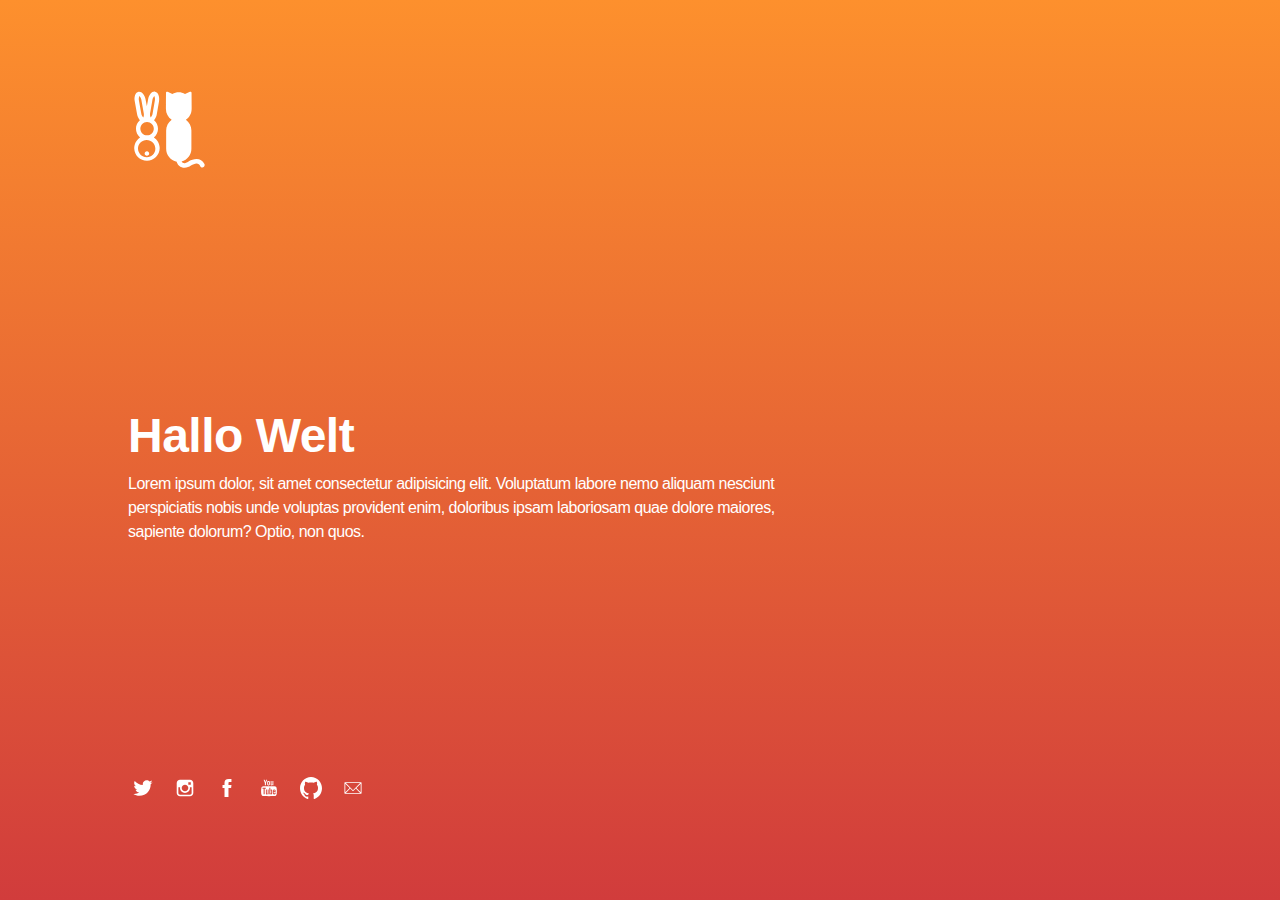
==== index.html @ 4203b0e0 "Dateien hinzugefügt" ====
<!DOCTYPE html>
<html lang="de">
  <head>
    <meta charset="UTF-8" />
    <meta http-equiv="X-UA-Compatible" content="IE=edge" />

    <!-- SEO -->
    <title>Meine 1. Website</title>
    <meta name="description" content="" />
    <meta name="robots" content="index, follow" />

    <!-- Social & Open Graph -->
    <meta property="og:title" content="" />
    <meta property="og:description" content="" />
    <meta property="og:image" content="" />
    <meta property="og:url" content="" />
    <meta name="twitter:title" content="" />
    <meta name="twitter:description" content="" />
    <meta name="twitter:image" content="" />
    <meta name="twitter:card" content="summary_large_image" />
    <meta name="twitter:site" content="" />
    <meta name="twitter:creator" content="" />

    <!-- Favicon -->
    <link rel="icon" type="image/svg+xml" href="favicon.svg" />

    <!-- Styles -->
    <link
      rel="stylesheet"
      href="assets/css/style.css"
      type="text/css"
      media="screen"
    />
    <meta
      name="viewport"
      content="width=device-width,initial-scale=1"
    />
  </head>

  <body id="fullsingle" class="page-template-page-fullsingle-me">
    <div class="fs-me">
      <!-- Content Container -->
      <div class="me-content">
        <div class="logo">
          <img
            src="images/hur_logo_white.svg"
            alt="Logo"
            width="80"
            height="80"
          />
        </div>

        <!-- Sag was über Dich -->
        <div class="bio">
          <h1>Hallo Welt</h1>
          <p>
            Lorem ipsum dolor, sit amet consectetur adipisicing elit.
            Voluptatum labore nemo aliquam nesciunt perspiciatis nobis
            unde voluptas provident enim, doloribus ipsam laboriosam
            quae dolore maiores, sapiente dolorum? Optio, non quos.
          </p>
        </div>

        <div class="network">
          <ul>
            <!-- Twitter icon reference  -->
            <li>
              <a
                class="icon-twitter"
                href="https://www.twitter.com/ha5inho"
              >
                <svg class="svg-icon" viewBox="0 0 20 20">
                  <path
                    fill="none"
                    d="M18.258,3.266c-0.693,0.405-1.46,0.698-2.277,0.857c-0.653-0.686-1.586-1.115-2.618-1.115c-1.98,0-3.586,1.581-3.586,3.53c0,0.276,0.031,0.545,0.092,0.805C6.888,7.195,4.245,5.79,2.476,3.654C2.167,4.176,1.99,4.781,1.99,5.429c0,1.224,0.633,2.305,1.596,2.938C2.999,8.349,2.445,8.19,1.961,7.925C1.96,7.94,1.96,7.954,1.96,7.97c0,1.71,1.237,3.138,2.877,3.462c-0.301,0.08-0.617,0.123-0.945,0.123c-0.23,0-0.456-0.021-0.674-0.062c0.456,1.402,1.781,2.422,3.35,2.451c-1.228,0.947-2.773,1.512-4.454,1.512c-0.291,0-0.575-0.016-0.855-0.049c1.588,1,3.473,1.586,5.498,1.586c6.598,0,10.205-5.379,10.205-10.045c0-0.153-0.003-0.305-0.01-0.456c0.7-0.499,1.308-1.12,1.789-1.827c-0.644,0.28-1.334,0.469-2.06,0.555C17.422,4.782,17.99,4.091,18.258,3.266"
                  ></path>
                </svg>
              </a>
            </li>
            <!-- Instagram icon reference  -->
            <li>
              <a class="icon-instagram" href="#" target="_blank">
                <svg class="svg-icon" viewBox="0 0 20 20">
                  <path
                    fill="none"
                    d="M14.52,2.469H5.482c-1.664,0-3.013,1.349-3.013,3.013v9.038c0,1.662,1.349,3.012,3.013,3.012h9.038c1.662,0,3.012-1.35,3.012-3.012V5.482C17.531,3.818,16.182,2.469,14.52,2.469 M13.012,4.729h2.26v2.259h-2.26V4.729z M10,6.988c1.664,0,3.012,1.349,3.012,3.012c0,1.664-1.348,3.013-3.012,3.013c-1.664,0-3.012-1.349-3.012-3.013C6.988,8.336,8.336,6.988,10,6.988 M16.025,14.52c0,0.831-0.676,1.506-1.506,1.506H5.482c-0.831,0-1.507-0.675-1.507-1.506V9.247h1.583C5.516,9.494,5.482,9.743,5.482,10c0,2.497,2.023,4.52,4.518,4.52c2.494,0,4.52-2.022,4.52-4.52c0-0.257-0.035-0.506-0.076-0.753h1.582V14.52z"
                  ></path>
                </svg>
              </a>
            </li>
            <!-- Facebook icon reference  -->
            <li>
              <a class="icon-facebook" href="#">
                <svg class="svg-icon" viewBox="0 0 20 20">
                  <path
                    fill="none"
                    d="M11.344,5.71c0-0.73,0.074-1.122,1.199-1.122h1.502V1.871h-2.404c-2.886,0-3.903,1.36-3.903,3.646v1.765h-1.8V10h1.8v8.128h3.601V10h2.403l0.32-2.718h-2.724L11.344,5.71z"
                  ></path>
                </svg>
              </a>
            </li>

            <!-- YouTube icon reference  -->
            <li>
              <a class="icon-youtube" href="#">
                <svg class="svg-icon" viewBox="0 0 20 20">
                  <path
                    fill="none"
                    d="M9.426,7.625h0.271c0.596,0,1.079-0.48,1.079-1.073V4.808c0-0.593-0.483-1.073-1.079-1.073H9.426c-0.597,0-1.079,0.48-1.079,1.073v1.745C8.347,7.145,8.83,7.625,9.426,7.625 M9.156,4.741c0-0.222,0.182-0.402,0.404-0.402c0.225,0,0.405,0.18,0.405,0.402V6.62c0,0.222-0.181,0.402-0.405,0.402c-0.223,0-0.404-0.181-0.404-0.402V4.741z M12.126,7.625c0.539,0,1.013-0.47,1.013-0.47v0.403h0.81V3.735h-0.81v2.952c0,0-0.271,0.335-0.54,0.335c-0.271,0-0.271-0.202-0.271-0.202V3.735h-0.81v3.354C11.519,7.089,11.586,7.625,12.126,7.625 M6.254,7.559H7.2v-2.08l1.079-2.952H7.401L6.727,4.473L6.052,2.527H5.107l1.146,2.952V7.559z M11.586,12.003c-0.175,0-0.312,0.104-0.405,0.204v2.706c0.086,0.091,0.213,0.18,0.405,0.18c0.405,0,0.405-0.451,0.405-0.451v-2.188C11.991,12.453,11.924,12.003,11.586,12.003 M14.961,8.463c0,0-2.477-0.129-4.961-0.129c-2.475,0-4.96,0.129-4.96,0.129c-1.119,0-2.025,0.864-2.025,1.93c0,0-0.203,1.252-0.203,2.511c0,1.252,0.203,2.51,0.203,2.51c0,1.066,0.906,1.931,2.025,1.931c0,0,2.438,0.129,4.96,0.129c2.437,0,4.961-0.129,4.961-0.129c1.117,0,2.024-0.864,2.024-1.931c0,0,0.202-1.268,0.202-2.51c0-1.268-0.202-2.511-0.202-2.511C16.985,9.328,16.078,8.463,14.961,8.463 M7.065,10.651H6.052v5.085H5.107v-5.085H4.095V9.814h2.97V10.651z M9.628,15.736h-0.81v-0.386c0,0-0.472,0.45-1.012,0.45c-0.54,0-0.606-0.515-0.606-0.515v-3.991h0.809v3.733c0,0,0,0.193,0.271,0.193c0.27,0,0.54-0.322,0.54-0.322v-3.604h0.81V15.736z M12.801,14.771c0,0,0,1.03-0.742,1.03c-0.455,0-0.73-0.241-0.878-0.429v0.364h-0.876V9.814h0.876v1.92c0.135-0.142,0.464-0.439,0.878-0.439c0.54,0,0.742,0.45,0.742,1.03V14.771z M15.973,12.39v1.287h-1.688v0.965c0,0,0,0.451,0.405,0.451s0.405-0.451,0.405-0.451v-0.45h0.877v0.708c0,0-0.136,0.901-1.215,0.901c-1.08,0-1.282-0.901-1.282-0.901v-2.51c0,0,0-1.095,1.282-1.095S15.973,12.39,15.973,12.39 M14.69,12.003c-0.405,0-0.405,0.45-0.405,0.45v0.579h0.811v-0.579C15.096,12.453,15.096,12.003,14.69,12.003"
                  ></path>
                </svg>
              </a>
            </li>

            <!-- GitHub icon reference  -->
            <li>
              <a class="icon-github" href="#">
                <svg class="svg-icon" viewBox="0 0 20 20">
                  <g
                    transform="matrix(0.613892,0,0,0.629428,9.99906,20.0808)"
                  >
                    <path
                      d="M0,-31.904C-8.995,-31.904 -16.288,-24.611 -16.288,-15.614C-16.288,-8.417 -11.621,-2.312 -5.148,-0.157C-4.333,-0.008 -4.036,-0.511 -4.036,-0.943C-4.036,-1.329 -4.05,-2.354 -4.058,-3.713C-8.589,-2.729 -9.545,-5.897 -9.545,-5.897C-10.286,-7.779 -11.354,-8.28 -11.354,-8.28C-12.833,-9.29 -11.242,-9.27 -11.242,-9.27C-9.607,-9.155 -8.747,-7.591 -8.747,-7.591C-7.294,-5.102 -4.934,-5.821 -4.006,-6.238C-3.858,-7.29 -3.438,-8.008 -2.972,-8.415C-6.589,-8.826 -10.392,-10.224 -10.392,-16.466C-10.392,-18.244 -9.757,-19.698 -8.715,-20.837C-8.883,-21.249 -9.442,-22.905 -8.556,-25.148C-8.556,-25.148 -7.188,-25.586 -4.076,-23.478C-2.777,-23.84 -1.383,-24.02 0.002,-24.026C1.385,-24.02 2.779,-23.84 4.08,-23.478C7.19,-25.586 8.555,-25.148 8.555,-25.148C9.444,-22.905 8.885,-21.249 8.717,-20.837C9.761,-19.698 10.392,-18.244 10.392,-16.466C10.392,-10.208 6.583,-8.831 2.954,-8.428C3.539,-7.925 4.06,-6.931 4.06,-5.411C4.06,-3.234 4.04,-1.477 4.04,-0.943C4.04,-0.507 4.333,0 5.16,-0.159C11.628,-2.318 16.291,-8.419 16.291,-15.614C16.291,-24.611 8.997,-31.904 0,-31.904"
                      fill="none"
                    />
                  </g>
                </svg>
              </a>
            </li>

            <!-- email icon reference one -->
            <li>
              <a class="icon-email" href="#">
                <svg class="svg-icon" viewBox="0 0 20 20">
                  <path
                    d="M17.388,4.751H2.613c-0.213,0-0.389,0.175-0.389,0.389v9.72c0,0.216,0.175,0.389,0.389,0.389h14.775c0.214,0,0.389-0.173,0.389-0.389v-9.72C17.776,4.926,17.602,4.751,17.388,4.751 M16.448,5.53L10,11.984L3.552,5.53H16.448zM3.002,6.081l3.921,3.925l-3.921,3.925V6.081z M3.56,14.471l3.914-3.916l2.253,2.253c0.153,0.153,0.395,0.153,0.548,0l2.253-2.253l3.913,3.916H3.56z M16.999,13.931l-3.921-3.925l3.921-3.925V13.931z"
                  ></path>
                </svg>
              </a>
            </li>
          </ul>
        </div>
      </div>
    </div>
  </body>
</html>
---- assets/css/style.css ----
/* -- Variables -- */
:root {
  --primary-color: #fff;
  --secondary-color: #000;
  --gradient-top-color: rgba(209, 60, 60, 1);
  --gradient-bottom-color: rgba(253, 144, 45, 1);
  --font: -apple-system, BlinkMacSystemFont, 'Segoe UI', Roboto,
    Oxygen-Sans, Ubuntu, Cantarell, 'Helvetica Neue', sans-serif;
}

/* -- CSS Reset -- */
* {
  text-rendering: optimizeLegibility;
  margin: 0;
  -webkit-box-sizing: border-box;
  box-sizing: border-box;
}

html,
body,
div,
h1,
a,
img,
ul,
li,
p {
  margin: 0;
  padding: 0;
  border: 0;
  font-size: 100%;
  font: inherit;
  vertical-align: baseline;
  font-family: var(--font);
}

body {
  min-height: 100vh;
  scroll-behavior: smooth;
  text-rendering: optimizeSpeed;
  line-height: 1.5;
  border-style: none;
}

ul {
  list-style: none;
}

body,
a,
a:hover {
  color: #000000;
}

a,
a:hover {
  text-decoration: none;
  border: none;
  border-style: none;
  -webkit-box-shadow: none;
  box-shadow: none;
}

img {
  max-width: 100%;
  display: block;
}

/* -- Content -- */

@-webkit-keyframes fadein {
  from {
    opacity: 0;
  }
  to {
    opacity: 1;
  }
}

@keyframes fadein {
  from {
    opacity: 0;
  }
  to {
    opacity: 1;
  }
}

body.page-template-page-fullsingle-me {
  height: 100vh;
  font-weight: 400;
  font-size: 1rem;
  letter-spacing: -0.5px;
  color: var(--primary-color);
  background: linear-gradient(
    0deg,
    var(--gradient-top-color) 0%,
    var(--gradient-bottom-color) 100%
  );
  /*
  background-image: linear-gradient(
      180deg,
      rgba(0, 0, 0, 0) 0%,
      rgba(0, 0, 0, 1) 100%
    ),
    url('../../images/hur_o.jpg');
  */
  background-position: center center;
  background-size: cover;
  margin: 0px;
}

body.page-template-page-fullsingle-me h1 {
  font-weight: 600;
  font-size: 3rem;
}

.fs-me {
  padding: 10vh 10vw;
  overflow: hidden;
  position: absolute;
  z-index: 1000;
}
@media (max-width: 500px) {
  .fs-me {
    padding: 5vh 5vw;
    text-align: center;
  }
}
.fs-me .me-content {
  height: 80vh;
  display: -webkit-box;
  display: -ms-flexbox;
  display: flex;
  -webkit-box-orient: vertical;
  -webkit-box-direction: normal;
  -ms-flex-direction: column;
  flex-direction: column;
}
@media (max-width: 500px) {
  .fs-me .me-content {
    height: 90vh;
  }
}

.logo {
  -webkit-box-flex: 1;
  -ms-flex: 1 1 auto;
  flex: 1 1 auto;
  display: -webkit-box;
  display: -ms-flexbox;
  display: flex;
  -webkit-box-orient: vertical;
  -webkit-box-direction: normal;
  -ms-flex-direction: column;
  flex-direction: column;
  -ms-flex-item-align: left;
  align-self: left;
  -webkit-animation: fadein 2s;
  animation: fadein 2s;
}

@media (max-width: 500px) {
  .logo {
    -ms-flex-item-align: center;
    -ms-grid-row-align: center;
    align-self: center;
  }
}

.logo img {
  max-width: 165px;
  height: auto;
}

.bio {
  -webkit-box-flex: 1;
  -ms-flex: 1 1 auto;
  flex: 1 1 auto;
  display: -webkit-box;
  display: -ms-flexbox;
  display: flex;
  -webkit-box-orient: vertical;
  -webkit-box-direction: normal;
  -ms-flex-direction: column;
  flex-direction: column;
  -webkit-box-pack: center;
  -ms-flex-pack: center;
  justify-content: center;
  -webkit-animation: fadein 4s;
  animation: fadein 4s;
  max-width: 66%;
}

@media (max-width: 800px) {
  .bio {
    max-width: none;
  }
}

.network {
  -webkit-box-flex: 1;
  -ms-flex: 1 1 auto;
  flex: 1 1 auto;
  display: -webkit-box;
  display: -ms-flexbox;
  display: flex;
  -webkit-box-orient: vertical;
  -webkit-box-direction: normal;
  -ms-flex-direction: column;
  flex-direction: column;
  -webkit-animation: fadein 6s;
  animation: fadein 6s;
  margin-top: auto;
}

.network ul {
  -webkit-animation: fadein 6s;
  animation: fadein 6s;
  margin-top: auto;
}

.network ul li {
  display: inline-block;
  margin-right: 8px;
}

.network ul li a {
  display: inline-block;
  width: 30px;
  height: 30px;
  cursor: pointer;
}

.network ul li a .svg-icon {
  padding: 4px;
  width: 22px;
  height: 22px;
  margin: 0;
  display: block;
  -webkit-box-sizing: content-box;
  box-sizing: content-box;
}

.network ul li a .svg-icon path {
  fill: var(--primary-color);
  -webkit-transition: 1s;
  transition: 1s;
}

.network ul li a:hover .svg-icon path {
  fill: var(--secondary-color);
  -webkit-transition: 0.1s;
  transition: 0.1s;
}
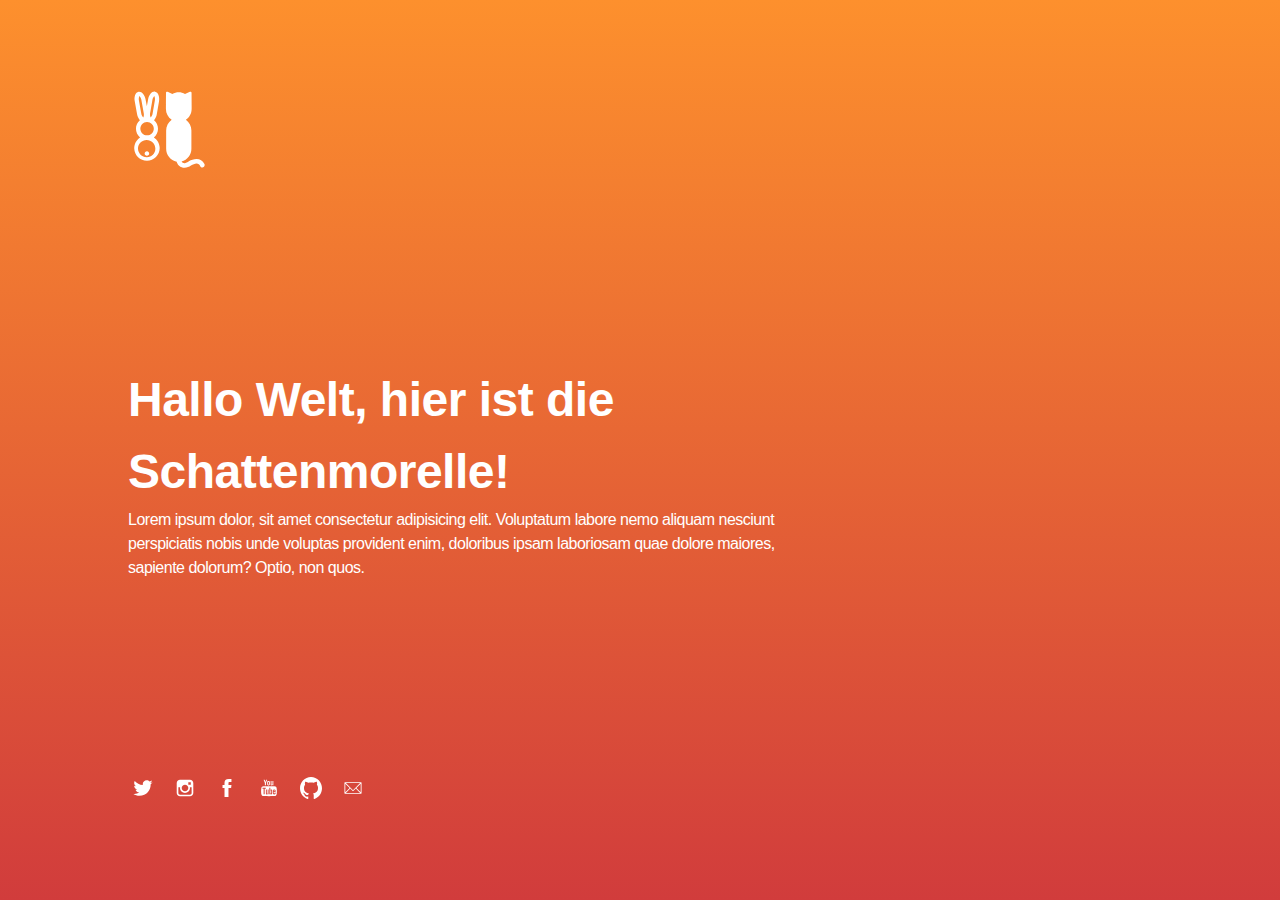
==== commit 11ace041: "Update index.html" ====
--- a/index.html
+++ b/index.html
@@ -5,7 +5,7 @@
     <meta http-equiv="X-UA-Compatible" content="IE=edge" />
 
     <!-- SEO -->
-    <title>Meine 1. Website</title>
+    <title>Schattenmorelle</title>
     <meta name="description" content="" />
     <meta name="robots" content="index, follow" />
 
@@ -52,7 +52,7 @@
 
         <!-- Sag was über Dich -->
         <div class="bio">
-          <h1>Hallo Welt</h1>
+          <h1>Hallo Welt, hier ist die Schattenmorelle!</h1>
           <p>
             Lorem ipsum dolor, sit amet consectetur adipisicing elit.
             Voluptatum labore nemo aliquam nesciunt perspiciatis nobis
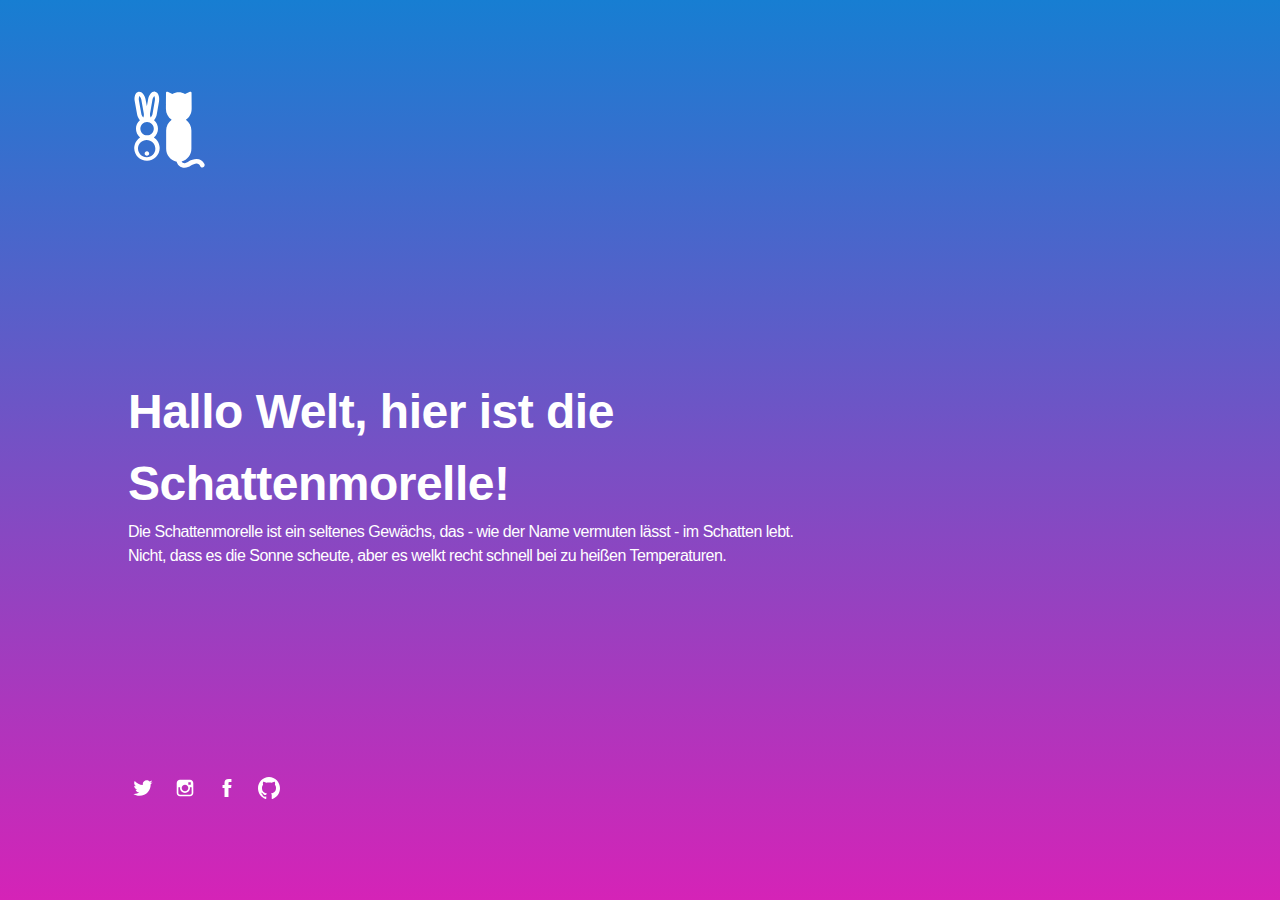
==== commit 750b06bb: "Text und Links geändert" ====
--- a/index.html
+++ b/index.html
@@ -54,10 +54,8 @@
         <div class="bio">
           <h1>Hallo Welt, hier ist die Schattenmorelle!</h1>
           <p>
-            Lorem ipsum dolor, sit amet consectetur adipisicing elit.
-            Voluptatum labore nemo aliquam nesciunt perspiciatis nobis
-            unde voluptas provident enim, doloribus ipsam laboriosam
-            quae dolore maiores, sapiente dolorum? Optio, non quos.
+            Die Schattenmorelle ist ein seltenes Gewächs, das - wie der Name vermuten lässt - im Schatten lebt. 
+            Nicht, dass es die Sonne scheute, aber es welkt recht schnell bei zu heißen Temperaturen.
           </p>
         </div>
 
@@ -67,7 +65,7 @@
             <li>
               <a
                 class="icon-twitter"
-                href="https://www.twitter.com/ha5inho"
+                href="https://www.twitter.com/kerstinknepper"
               >
                 <svg class="svg-icon" viewBox="0 0 20 20">
                   <path
@@ -79,7 +77,7 @@
             </li>
             <!-- Instagram icon reference  -->
             <li>
-              <a class="icon-instagram" href="#" target="_blank">
+              <a class="icon-instagram" href="https://instagram.com/kay.kaylee030" target="_blank">
                 <svg class="svg-icon" viewBox="0 0 20 20">
                   <path
                     fill="none"
@@ -90,7 +88,7 @@
             </li>
             <!-- Facebook icon reference  -->
             <li>
-              <a class="icon-facebook" href="#">
+              <a class="icon-facebook" href="https://www.facebook.com/kerstin.knepper.5/">
                 <svg class="svg-icon" viewBox="0 0 20 20">
                   <path
                     fill="none"
@@ -101,20 +99,11 @@
             </li>
 
             <!-- YouTube icon reference  -->
-            <li>
-              <a class="icon-youtube" href="#">
-                <svg class="svg-icon" viewBox="0 0 20 20">
-                  <path
-                    fill="none"
-                    d="M9.426,7.625h0.271c0.596,0,1.079-0.48,1.079-1.073V4.808c0-0.593-0.483-1.073-1.079-1.073H9.426c-0.597,0-1.079,0.48-1.079,1.073v1.745C8.347,7.145,8.83,7.625,9.426,7.625 M9.156,4.741c0-0.222,0.182-0.402,0.404-0.402c0.225,0,0.405,0.18,0.405,0.402V6.62c0,0.222-0.181,0.402-0.405,0.402c-0.223,0-0.404-0.181-0.404-0.402V4.741z M12.126,7.625c0.539,0,1.013-0.47,1.013-0.47v0.403h0.81V3.735h-0.81v2.952c0,0-0.271,0.335-0.54,0.335c-0.271,0-0.271-0.202-0.271-0.202V3.735h-0.81v3.354C11.519,7.089,11.586,7.625,12.126,7.625 M6.254,7.559H7.2v-2.08l1.079-2.952H7.401L6.727,4.473L6.052,2.527H5.107l1.146,2.952V7.559z M11.586,12.003c-0.175,0-0.312,0.104-0.405,0.204v2.706c0.086,0.091,0.213,0.18,0.405,0.18c0.405,0,0.405-0.451,0.405-0.451v-2.188C11.991,12.453,11.924,12.003,11.586,12.003 M14.961,8.463c0,0-2.477-0.129-4.961-0.129c-2.475,0-4.96,0.129-4.96,0.129c-1.119,0-2.025,0.864-2.025,1.93c0,0-0.203,1.252-0.203,2.511c0,1.252,0.203,2.51,0.203,2.51c0,1.066,0.906,1.931,2.025,1.931c0,0,2.438,0.129,4.96,0.129c2.437,0,4.961-0.129,4.961-0.129c1.117,0,2.024-0.864,2.024-1.931c0,0,0.202-1.268,0.202-2.51c0-1.268-0.202-2.511-0.202-2.511C16.985,9.328,16.078,8.463,14.961,8.463 M7.065,10.651H6.052v5.085H5.107v-5.085H4.095V9.814h2.97V10.651z M9.628,15.736h-0.81v-0.386c0,0-0.472,0.45-1.012,0.45c-0.54,0-0.606-0.515-0.606-0.515v-3.991h0.809v3.733c0,0,0,0.193,0.271,0.193c0.27,0,0.54-0.322,0.54-0.322v-3.604h0.81V15.736z M12.801,14.771c0,0,0,1.03-0.742,1.03c-0.455,0-0.73-0.241-0.878-0.429v0.364h-0.876V9.814h0.876v1.92c0.135-0.142,0.464-0.439,0.878-0.439c0.54,0,0.742,0.45,0.742,1.03V14.771z M15.973,12.39v1.287h-1.688v0.965c0,0,0,0.451,0.405,0.451s0.405-0.451,0.405-0.451v-0.45h0.877v0.708c0,0-0.136,0.901-1.215,0.901c-1.08,0-1.282-0.901-1.282-0.901v-2.51c0,0,0-1.095,1.282-1.095S15.973,12.39,15.973,12.39 M14.69,12.003c-0.405,0-0.405,0.45-0.405,0.45v0.579h0.811v-0.579C15.096,12.453,15.096,12.003,14.69,12.003"
-                  ></path>
-                </svg>
-              </a>
-            </li>
+            
 
             <!-- GitHub icon reference  -->
             <li>
-              <a class="icon-github" href="#">
+              <a class="icon-github" href="https://github.com/schattenmorelle">
                 <svg class="svg-icon" viewBox="0 0 20 20">
                   <g
                     transform="matrix(0.613892,0,0,0.629428,9.99906,20.0808)"
@@ -129,7 +118,7 @@
             </li>
 
             <!-- email icon reference one -->
-            <li>
+            <!-- <li>
               <a class="icon-email" href="#">
                 <svg class="svg-icon" viewBox="0 0 20 20">
                   <path
@@ -137,7 +126,7 @@
                   ></path>
                 </svg>
               </a>
-            </li>
+            </li> -->
           </ul>
         </div>
       </div>
--- a/assets/css/style.css
+++ b/assets/css/style.css
@@ -2,8 +2,8 @@
 :root {
   --primary-color: #fff;
   --secondary-color: #000;
-  --gradient-top-color: rgba(209, 60, 60, 1);
-  --gradient-bottom-color: rgba(253, 144, 45, 1);
+  --gradient-top-color: rgb(23, 126, 210);
+  --gradient-bottom-color: rgb(213, 35, 183);
   --font: -apple-system, BlinkMacSystemFont, 'Segoe UI', Roboto,
     Oxygen-Sans, Ubuntu, Cantarell, 'Helvetica Neue', sans-serif;
 }
@@ -93,7 +93,7 @@
   letter-spacing: -0.5px;
   color: var(--primary-color);
   background: linear-gradient(
-    0deg,
+    180deg,
     var(--gradient-top-color) 0%,
     var(--gradient-bottom-color) 100%
   );
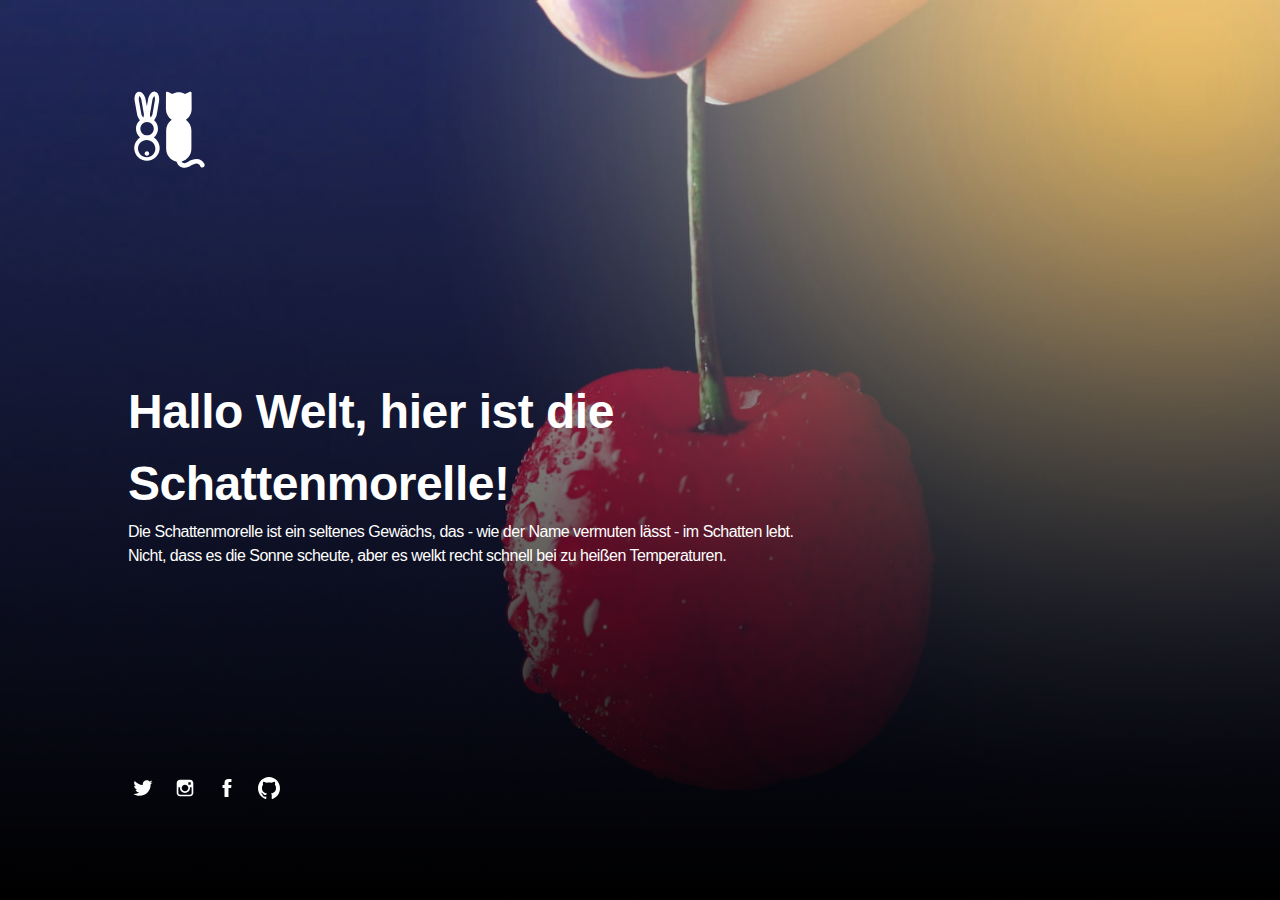
==== commit 4a7cd9d5: "Schattenmorelle" ====
--- a/index.html
+++ b/index.html
@@ -31,10 +31,7 @@
       type="text/css"
       media="screen"
     />
-    <meta
-      name="viewport"
-      content="width=device-width,initial-scale=1"
-    />
+    <meta name="viewport" content="width=device-width,initial-scale=1" />
   </head>
 
   <body id="fullsingle" class="page-template-page-fullsingle-me">
@@ -54,8 +51,9 @@
         <div class="bio">
           <h1>Hallo Welt, hier ist die Schattenmorelle!</h1>
           <p>
-            Die Schattenmorelle ist ein seltenes Gewächs, das - wie der Name vermuten lässt - im Schatten lebt. 
-            Nicht, dass es die Sonne scheute, aber es welkt recht schnell bei zu heißen Temperaturen.
+            Die Schattenmorelle ist ein seltenes Gewächs, das - wie der Name
+            vermuten lässt - im Schatten lebt. Nicht, dass es die Sonne scheute,
+            aber es welkt recht schnell bei zu heißen Temperaturen.
           </p>
         </div>
 
@@ -77,7 +75,11 @@
             </li>
             <!-- Instagram icon reference  -->
             <li>
-              <a class="icon-instagram" href="https://instagram.com/kay.kaylee030" target="_blank">
+              <a
+                class="icon-instagram"
+                href="https://instagram.com/kay.kaylee030"
+                target="_blank"
+              >
                 <svg class="svg-icon" viewBox="0 0 20 20">
                   <path
                     fill="none"
@@ -88,7 +90,10 @@
             </li>
             <!-- Facebook icon reference  -->
             <li>
-              <a class="icon-facebook" href="https://www.facebook.com/kerstin.knepper.5/">
+              <a
+                class="icon-facebook"
+                href="https://www.facebook.com/kerstin.knepper.5/"
+              >
                 <svg class="svg-icon" viewBox="0 0 20 20">
                   <path
                     fill="none"
@@ -99,15 +104,12 @@
             </li>
 
             <!-- YouTube icon reference  -->
-            
 
             <!-- GitHub icon reference  -->
             <li>
               <a class="icon-github" href="https://github.com/schattenmorelle">
                 <svg class="svg-icon" viewBox="0 0 20 20">
-                  <g
-                    transform="matrix(0.613892,0,0,0.629428,9.99906,20.0808)"
-                  >
+                  <g transform="matrix(0.613892,0,0,0.629428,9.99906,20.0808)">
                     <path
                       d="M0,-31.904C-8.995,-31.904 -16.288,-24.611 -16.288,-15.614C-16.288,-8.417 -11.621,-2.312 -5.148,-0.157C-4.333,-0.008 -4.036,-0.511 -4.036,-0.943C-4.036,-1.329 -4.05,-2.354 -4.058,-3.713C-8.589,-2.729 -9.545,-5.897 -9.545,-5.897C-10.286,-7.779 -11.354,-8.28 -11.354,-8.28C-12.833,-9.29 -11.242,-9.27 -11.242,-9.27C-9.607,-9.155 -8.747,-7.591 -8.747,-7.591C-7.294,-5.102 -4.934,-5.821 -4.006,-6.238C-3.858,-7.29 -3.438,-8.008 -2.972,-8.415C-6.589,-8.826 -10.392,-10.224 -10.392,-16.466C-10.392,-18.244 -9.757,-19.698 -8.715,-20.837C-8.883,-21.249 -9.442,-22.905 -8.556,-25.148C-8.556,-25.148 -7.188,-25.586 -4.076,-23.478C-2.777,-23.84 -1.383,-24.02 0.002,-24.026C1.385,-24.02 2.779,-23.84 4.08,-23.478C7.19,-25.586 8.555,-25.148 8.555,-25.148C9.444,-22.905 8.885,-21.249 8.717,-20.837C9.761,-19.698 10.392,-18.244 10.392,-16.466C10.392,-10.208 6.583,-8.831 2.954,-8.428C3.539,-7.925 4.06,-6.931 4.06,-5.411C4.06,-3.234 4.04,-1.477 4.04,-0.943C4.04,-0.507 4.333,0 5.16,-0.159C11.628,-2.318 16.291,-8.419 16.291,-15.614C16.291,-24.611 8.997,-31.904 0,-31.904"
                       fill="none"
--- a/assets/css/style.css
+++ b/assets/css/style.css
@@ -97,14 +97,14 @@
     var(--gradient-top-color) 0%,
     var(--gradient-bottom-color) 100%
   );
-  /*
+  
   background-image: linear-gradient(
       180deg,
       rgba(0, 0, 0, 0) 0%,
       rgba(0, 0, 0, 1) 100%
     ),
-    url('../../images/hur_o.jpg');
-  */
+    url('../../images/kirsche.jpg');
+  
   background-position: center center;
   background-size: cover;
   margin: 0px;
